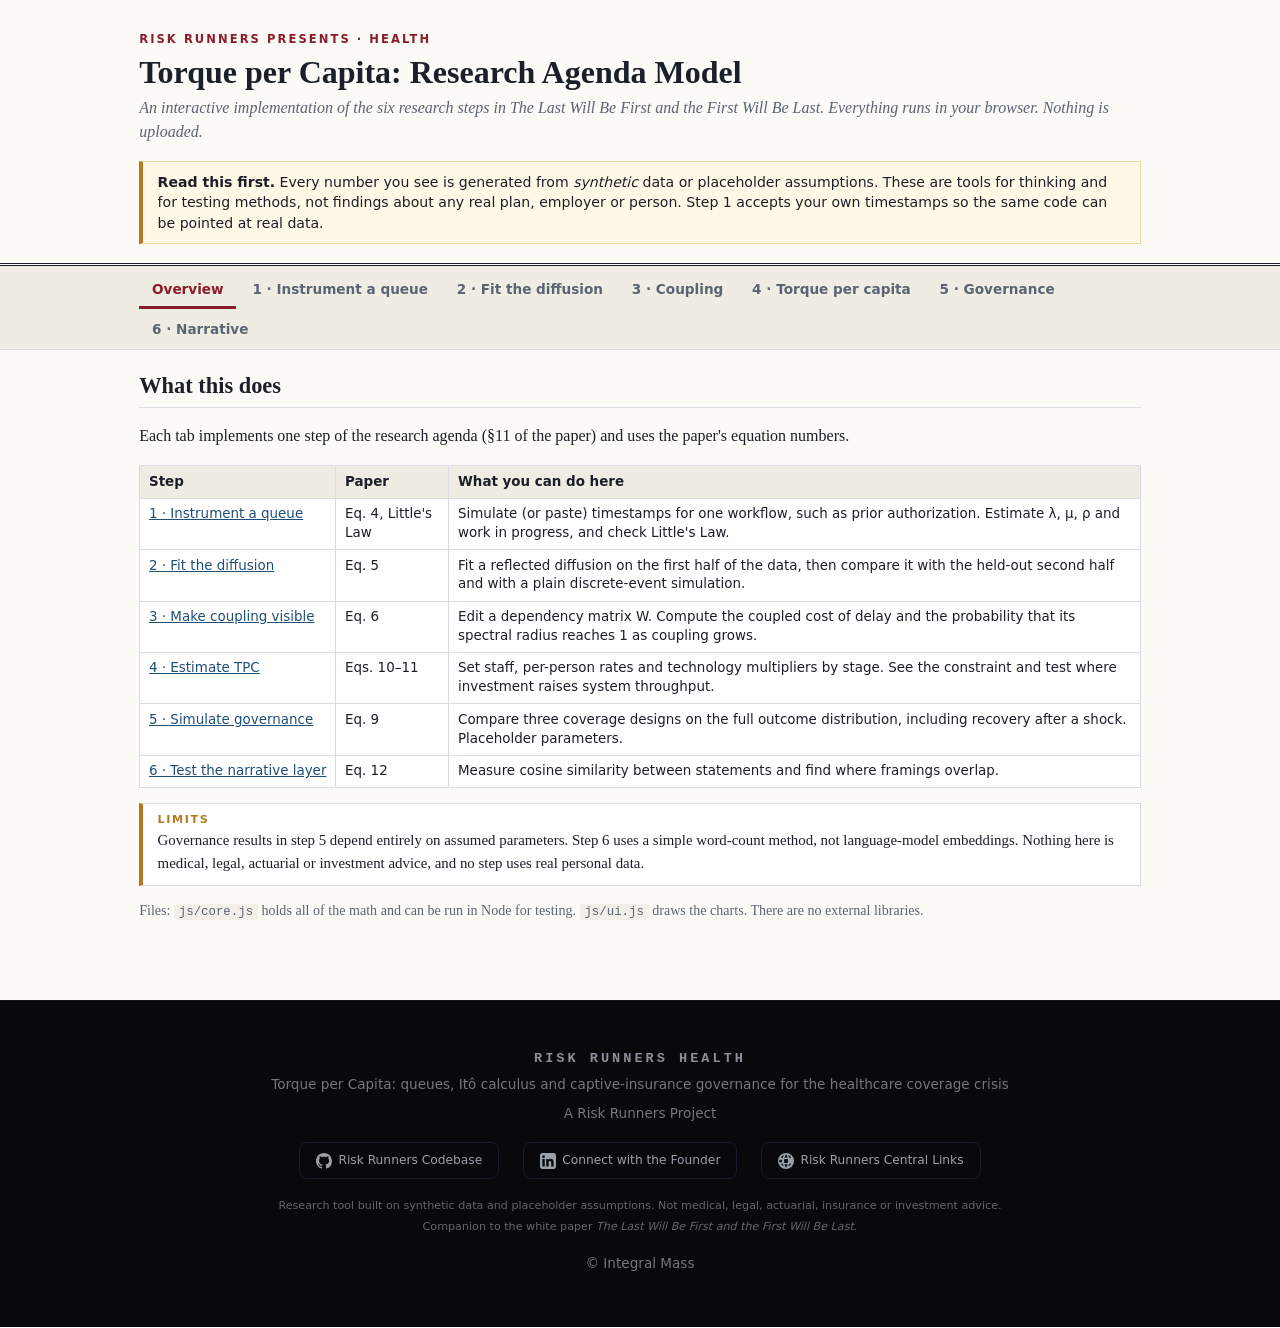
==== index.html @ 46564aea "Initial commit: Torque per Capita research agenda model (health.riskrunners.com)" ====
<!DOCTYPE html>
<html lang="en">
<head>
<meta charset="utf-8">
<meta name="viewport" content="width=device-width, initial-scale=1">
<title>Torque per Capita — Risk Runners Health</title>
<meta name="description" content="Interactive model of queues, Itô-style diffusions and captive-insurance governance for the healthcare coverage crisis. Six research steps, all in your browser.">
<meta name="author" content="Integral Mass">
<meta name="theme-color" content="#0f1f3d">

<!-- Favicon & App Icons -->
<link rel="icon" type="image/png" href="favicon.png">
<link rel="apple-touch-icon" href="apple-touch-icon.png">

<!-- Open Graph (iMessage / SMS link previews, Facebook, LinkedIn, Slack) -->
<meta property="og:type" content="website">
<meta property="og:url" content="https://health.riskrunners.com/">
<meta property="og:title" content="Torque per Capita — Risk Runners Health">
<meta property="og:description" content="Interactive model of queues, Itô-style diffusions and captive-insurance governance for the healthcare coverage crisis.">
<meta property="og:image" content="https://health.riskrunners.com/health-logo.png">
<meta property="og:image:type" content="image/png">
<meta property="og:image:width" content="1200">
<meta property="og:image:height" content="630">
<meta property="og:image:alt" content="Risk Runners: Torque per Capita. A gear ring around a medical cross with a rising stochastic path and a queue of dots.">
<meta property="og:site_name" content="Risk Runners Health">

<!-- Twitter / X Card -->
<meta name="twitter:card" content="summary_large_image">
<meta name="twitter:url" content="https://health.riskrunners.com/">
<meta name="twitter:title" content="Torque per Capita — Risk Runners Health">
<meta name="twitter:description" content="Interactive model of queues, Itô-style diffusions and captive-insurance governance for the healthcare coverage crisis.">
<meta name="twitter:image" content="https://health.riskrunners.com/health-logo.png">
<meta name="twitter:image:alt" content="Risk Runners: Torque per Capita. A gear ring around a medical cross with a rising stochastic path and a queue of dots.">

<link rel="stylesheet" href="style.css">
</head>
<body>
<header class="top">
  <div class="wrap">
    <div class="kicker">Risk Runners Presents · Health</div>
    <h1>Torque per Capita: Research Agenda Model</h1>
    <p class="sub">An interactive implementation of the six research steps in <em>The Last Will Be First and the First Will Be Last</em>. Everything runs in your browser. Nothing is uploaded.</p>
    <div class="banner"><strong>Read this first.</strong> Every number you see is generated from <em>synthetic</em> data or placeholder assumptions. These are tools for thinking and for testing methods, not findings about any real plan, employer or person. Step 1 accepts your own timestamps so the same code can be pointed at real data.</div>
  </div>
</header>

<nav class="tabs" id="tabs"><div class="wrap">
  <button data-tab="t0" class="on">Overview</button>
  <button data-tab="t1">1 · Instrument a queue</button>
  <button data-tab="t2">2 · Fit the diffusion</button>
  <button data-tab="t3">3 · Coupling</button>
  <button data-tab="t4">4 · Torque per capita</button>
  <button data-tab="t5">5 · Governance</button>
  <button data-tab="t6">6 · Narrative</button>
</div></nav>

<main class="wrap">

<!-- OVERVIEW -->
<section id="t0" class="tab on">
  <h2>What this does</h2>
  <p>Each tab implements one step of the research agenda (§11 of the paper) and uses the paper's equation numbers.</p>
  <table class="plain">
    <tr><th>Step</th><th>Paper</th><th>What you can do here</th></tr>
    <tr><td><a href="#" data-go="t1">1 · Instrument a queue</a></td><td>Eq. 4, Little's Law</td><td>Simulate (or paste) timestamps for one workflow, such as prior authorization. Estimate λ, μ, ρ and work in progress, and check Little's Law.</td></tr>
    <tr><td><a href="#" data-go="t2">2 · Fit the diffusion</a></td><td>Eq. 5</td><td>Fit a reflected diffusion on the first half of the data, then compare it with the held-out second half and with a plain discrete-event simulation.</td></tr>
    <tr><td><a href="#" data-go="t3">3 · Make coupling visible</a></td><td>Eq. 6</td><td>Edit a dependency matrix W. Compute the coupled cost of delay and the probability that its spectral radius reaches 1 as coupling grows.</td></tr>
    <tr><td><a href="#" data-go="t4">4 · Estimate TPC</a></td><td>Eqs. 10–11</td><td>Set staff, per-person rates and technology multipliers by stage. See the constraint and test where investment raises system throughput.</td></tr>
    <tr><td><a href="#" data-go="t5">5 · Simulate governance</a></td><td>Eq. 9</td><td>Compare three coverage designs on the full outcome distribution, including recovery after a shock. Placeholder parameters.</td></tr>
    <tr><td><a href="#" data-go="t6">6 · Test the narrative layer</a></td><td>Eq. 12</td><td>Measure cosine similarity between statements and find where framings overlap.</td></tr>
  </table>
  <div class="callout warn"><b>Limits</b>Governance results in step 5 depend entirely on assumed parameters. Step 6 uses a simple word-count method, not language-model embeddings. Nothing here is medical, legal, actuarial or investment advice, and no step uses real personal data.</div>
  <p class="small">Files: <code>js/core.js</code> holds all of the math and can be run in Node for testing. <code>js/ui.js</code> draws the charts. There are no external libraries.</p>
</section>

<!-- 1 -->
<section id="t1" class="tab">
  <h2>1 · Instrument one queue</h2>
  <p>Pick one workflow (for example, prior authorization at a self-funded employer). Capture when each item arrives, when work starts, and when it ends. From those timestamps you can estimate the four measures in the paper.</p>
  <div class="panel grid">
    <label>Arrival rate λ (items/hour)<input id="lam" type="number" value="14" step="0.5" min="0.5"></label>
    <label>Service rate μ per person (items/hour)<input id="mu" type="number" value="2" step="0.1" min="0.1"></label>
    <label>People at the stage c<input id="cc" type="number" value="8" step="1" min="1" max="60"></label>
    <label>Service-time variability (cv)<input id="cv" type="number" value="0.7" step="0.1" min="0"></label>
    <label>Observation window (hours)<input id="Tobs" type="number" value="336" step="24" min="48" max="2000"></label>
    <label>Random seed<input id="seed" type="number" value="42" step="1"></label>
  </div>
  <details><summary>Use your own timestamps instead</summary>
    <p class="small">One item per line: <code>arrival,start,end</code>, all in hours from the start of observation. Lines that are not numbers are ignored. When this box has at least 20 valid lines, it replaces the simulation. Set "People at the stage" above to match.</p>
    <textarea id="csv" rows="5" placeholder="0.12,0.12,0.61&#10;0.40,0.61,1.02"></textarea>
  </details>
  <div id="o1"></div>
</section>

<!-- 2 -->
<section id="t2" class="tab">
  <h2>2 · Fit the diffusion and validate it</h2>
  <p>Parameters are estimated from the <strong>first half</strong> of the data in step 1. The model then predicts the number of items in the system over the <strong>second half</strong>. Three predictions are compared with what was observed:</p>
  <ul class="small">
    <li><strong>Eq. 5 as written:</strong> constant drift λ − cμ, reflected at zero.</li>
    <li><strong>State-dependent drift:</strong> λ − μ·min(Q, c). The drift weakens when some staff are idle. This is an extension, not in the paper's text.</li>
    <li><strong>Discrete-event baseline:</strong> a plain M/M/c simulation with the fitted λ and μ.</li>
  </ul>
  <div class="panel grid">
    <label>Diffusion paths<input id="paths2" type="number" value="200" step="50" min="20" max="1000"></label>
    <label>Baseline replications<input id="reps2" type="number" value="100" step="25" min="10" max="400"></label>
    <label>&nbsp;<button id="run2" class="btn">Re-run</button></label>
  </div>
  <div id="o2"></div>
</section>

<!-- 3 -->
<section id="t3" class="tab">
  <h2>3 · Make coupling visible</h2>
  <p>Equation 6: <code>CCoD = (I − W)⁻¹ d</code>. Entry W[i][j] is the share of node j's delay cost that lands on node i. Coupling grows with program time as downstream steps harden their assumptions. Edge weights are noisy, so the spectral radius of W is a random quantity, and the question is the <em>probability</em> that it reaches 1.</p>
  <div class="panel grid">
    <label>Coupling scale<input id="scale3" type="number" value="1.4" step="0.1" min="0.1"></label>
    <label>Growth per month<input id="g3" type="number" value="0.05" step="0.01" min="0"></label>
    <label>Edge noise σ<input id="s3" type="number" value="0.25" step="0.05" min="0"></label>
    <label>Monte Carlo draws<input id="n3" type="number" value="1500" step="500" min="200" max="5000"></label>
    <label>Milestone month<input id="m3" type="number" value="6" step="1" min="0" max="12"></label>
    <label>&nbsp;<button id="run3" class="btn">Run</button></label>
  </div>
  <details open><summary>Dependency matrix W and direct delay costs d</summary><div id="wedit"></div></details>
  <div id="o3"></div>
</section>

<!-- 4 -->
<section id="t4" class="tab">
  <h2>4 · Estimate torque per capita</h2>
  <p>Equation 10: <code>TPC<sub>k</sub> = μ<sub>k</sub>(T<sub>k</sub>) / n<sub>k</sub></code>, the output per person at stage k. Equation 11: system throughput is the minimum of demand and every stage's capacity. Change the technology multiplier at a stage and watch whether system throughput moves.</p>
  <div class="panel grid">
    <label>Demand (items/day)<input id="dem4" type="number" value="80" step="5" min="1"></label>
  </div>
  <div id="stageedit"></div>
  <div id="o4"></div>
</section>

<!-- 5 -->
<section id="t5" class="tab">
  <h2>5 · Simulate governance designs</h2>
  <p>Equation 9: <code>dp = θ(p* − p)dt + σ√(p(1−p)) dB</code>, where p is the share of the covered group in cooperative, health-supporting behavior. Governance changes θ and p*. Claims cost depends on p, plus rare large claims with a heavy tail. Stop-loss caps each large claim at an attachment point, for a premium.</p>
  <div class="callout warn"><b>Placeholders</b>Every parameter below is an assumption chosen to show how the method works. They are not estimates. Participation is voluntary in the model: it scales how much of a design's effect applies.</div>
  <div id="govedit"></div>
  <div class="panel grid">
    <label>Members<input id="mem5" type="number" value="500" step="50" min="50"></label>
    <label>Paths<input id="paths5" type="number" value="600" step="100" min="100" max="2000"></label>
    <label>Horizon (years)<input id="yrs5" type="number" value="5" step="1" min="3" max="10"></label>
    <label>Shock at year<input id="shy5" type="number" value="2.5" step="0.5" min="0.5"></label>
    <label>Shock size (drop in p)<input id="sh5" type="number" value="0.25" step="0.05" min="0" max="0.6"></label>
    <label>Large-claim rate per member-year<input id="jr5" type="number" value="0.01" step="0.005" min="0"></label>
    <label>Stop-loss attachment ($)<input id="att5" type="number" value="150000" step="25000" min="25000"></label>
    <label>&nbsp;<button id="run5" class="btn">Run</button></label>
  </div>
  <div id="o5"></div>
</section>

<!-- 6 -->
<section id="t6" class="tab">
  <h2>6 · Test the narrative layer</h2>
  <p>Each statement becomes a vector of weighted word counts (TF-IDF). Cosine similarity near 0 means two statements are orthogonal: they use different vocabulary and do not point at the same ideas. Edit the statements below, one per line as <code>Label: statement</code>. The defaults are invented examples, not real quotes.</p>
  <textarea id="txt6" rows="9"></textarea>
  <p class="small">Limit: word overlap is a crude proxy for meaning. Two statements can disagree using the same words, or agree using different ones. A real study would use sentence embeddings.</p>
  <div id="o6"></div>
</section>

</main>
<!-- ===== SHARED FOOTER (adapted from wealth.riskrunners.com / street.riskrunners.com) ===== -->
<footer>
    <div class="brand">RISK RUNNERS HEALTH</div>
    <p>Torque per Capita: queues, Itô calculus and captive-insurance governance for the healthcare coverage crisis</p>
    <p style="margin-top: 8px;">A Risk Runners Project</p>
    <div class="footer-links">
        <a href="https://github.com/jeffy893/riskrunners/tree/dev/2.0/models/healthcare" target="_blank" rel="noopener noreferrer">
            <svg viewBox="0 0 16 16" aria-hidden="true"><path d="M8 0C3.58 0 0 3.58 0 8c0 3.54 2.29 6.53 5.47 7.59.4.07.55-.17.55-.38 0-.19-.01-.82-.01-1.49-2.01.37-2.53-.49-2.69-.94-.09-.23-.48-.94-.82-1.13-.28-.15-.68-.52-.01-.53.63-.01 1.08.58 1.23.82.72 1.21 1.87.87 2.33.66.07-.52.28-.87.51-1.07-1.78-.2-3.64-.89-3.64-3.95 0-.87.31-1.59.82-2.15-.08-.2-.36-1.02.08-2.12 0 0 .67-.21 2.2.82.64-.18 1.32-.27 2-.27.68 0 1.36.09 2 .27 1.53-1.04 2.2-.82 2.2-.82.44 1.1.16 1.92.08 2.12.51.56.82 1.27.82 2.15 0 3.07-1.87 3.75-3.65 3.95.29.25.54.73.54 1.48 0 1.07-.01 1.93-.01 2.2 0 .21.15.46.55.38A8.013 8.013 0 0016 8c0-4.42-3.58-8-8-8z"/></svg>
            Risk Runners Codebase
        </a>
        <a href="https://jeffersonrichards.com" target="_blank" rel="noopener noreferrer">
            <svg viewBox="0 0 16 16" aria-hidden="true"><path d="M13.6 0H2.4C1.07 0 0 1.07 0 2.4v11.2C0 14.93 1.07 16 2.4 16h11.2c1.33 0 2.4-1.07 2.4-2.4V2.4C16 1.07 14.93 0 13.6 0zM4.75 13.6H2.4V6h2.35v7.6zM3.58 5.03a1.36 1.36 0 110-2.72 1.36 1.36 0 010 2.72zM13.6 13.6h-2.35V9.92c0-.88-.02-2.01-1.23-2.01-1.23 0-1.42.96-1.42 1.95v3.74H6.25V6h2.26v1.04h.03c.31-.6 1.08-1.23 2.22-1.23 2.38 0 2.82 1.56 2.82 3.6v4.19z"/></svg>
            Connect with the Founder
        </a>
        <a href="https://www.riskrunners.com" target="_blank" rel="noopener noreferrer">
            <svg viewBox="0 0 16 16" aria-hidden="true"><path d="M8 0a8 8 0 100 16A8 8 0 008 0zm5.3 4.7h-2.2c-.2-1-.6-1.9-1.1-2.6a6 6 0 013.3 2.6zM8 1.3c.7.8 1.2 1.9 1.5 3.4h-3C6.8 3.2 7.3 2.1 8 1.3zM1.5 9.3a6.4 6.4 0 010-2.6h2.6a13 13 0 000 2.6H1.5zm1.2 1.4h2.2c.2 1 .6 1.9 1.1 2.6a6 6 0 01-3.3-2.6zM4.9 4.7H2.7a6 6 0 013.3-2.6c-.5.7-.9 1.6-1.1 2.6zm3.1 10c-.7-.8-1.2-1.9-1.5-3.4h3c-.3 1.5-.8 2.6-1.5 3.4zm1.8-4.7H6.2a11.5 11.5 0 010-4h3.6a11.5 11.5 0 010 4zm.2 3.3c.5-.7.9-1.6 1.1-2.6h2.2a6 6 0 01-3.3 2.6zm1.4-4h2.6a6.4 6.4 0 000-2.6h-2.6a13 13 0 010 2.6z"/></svg>
            Risk Runners Central Links
        </a>
    </div>
    <div class="footer-compliance">Research tool built on synthetic data and placeholder assumptions. Not medical, legal, actuarial, insurance or investment advice.</div>
    <p class="footer-paper">Companion to the white paper <em>The Last Will Be First and the First Will Be Last</em>.</p>
    <p style="margin-top: 18px;">&copy; Integral Mass</p>
</footer>
<!-- ===== /SHARED FOOTER ===== -->


<script src="js/core.js"></script>
<script src="js/ui.js"></script>
</body>
</html>
---- style.css ----
:root{--ink:#1b1f27;--muted:#5b6472;--rule:#d9dde3;--accent:#8a1c2b;--accent2:#1f4e79;--bg:#fbfaf7;--card:#fff;--code:#f2efe8;--ok:#2e7d32;--warn:#b7791f}
*{box-sizing:border-box}
body{margin:0;background:var(--bg);color:var(--ink);font:16px/1.55 Georgia,"Times New Roman",serif}
.wrap{max-width:1040px;margin:0 auto;padding:0 1.2rem}
.top{padding:2rem 0 1.2rem;border-bottom:3px double var(--ink)}
.kicker{font:600 .72rem system-ui,sans-serif;letter-spacing:.18em;text-transform:uppercase;color:var(--accent)}
h1{font-size:2rem;line-height:1.15;margin:.5rem 0 .3rem}
h2{font-size:1.4rem;margin:1.2rem 0 .4rem;border-bottom:1px solid var(--rule);padding-bottom:.25rem}
h3{font-size:1.02rem;color:var(--accent2);margin:1.4rem 0 .3rem}
.sub{color:var(--muted);font-style:italic;margin:.2rem 0 1rem}
.banner{background:#fff8e6;border:1px solid #ecd9a0;border-left:4px solid var(--warn);padding:.6rem .9rem;font:.88rem/1.45 system-ui,sans-serif}
.tabs{background:#efece4;border-bottom:1px solid var(--rule);position:sticky;top:0;z-index:5}
.tabs .wrap{display:flex;flex-wrap:wrap;gap:.2rem;padding-top:.4rem}
.tabs button{border:0;background:none;padding:.55rem .8rem;font:600 .85rem system-ui,sans-serif;color:var(--muted);cursor:pointer;border-bottom:3px solid transparent}
.tabs button.on{color:var(--accent);border-bottom-color:var(--accent)}
.tabs button:hover{color:var(--ink)}
.tab{display:none;padding-bottom:2rem}.tab.on{display:block}
.panel{background:var(--card);border:1px solid var(--rule);border-radius:6px;padding:.8rem 1rem;margin:.8rem 0}
.grid{display:grid;grid-template-columns:repeat(auto-fill,minmax(190px,1fr));gap:.7rem 1rem;align-items:end}
label{display:block;font:600 .78rem system-ui,sans-serif;color:var(--muted)}
input,select,textarea{display:block;width:100%;margin-top:.2rem;padding:.35rem .5rem;border:1px solid #bfc5ce;border-radius:4px;font:.92rem system-ui,sans-serif;background:#fff;color:var(--ink)}
textarea{font:.85rem/1.4 ui-monospace,Menlo,monospace}
.btn{display:block;width:100%;margin-top:.2rem;padding:.45rem .8rem;border:0;border-radius:4px;background:var(--accent);color:#fff;font:600 .88rem system-ui,sans-serif;cursor:pointer}
.btn:hover{background:#6e1522}
.btn.busy{opacity:.6;cursor:wait}
table{border-collapse:collapse;width:100%;margin:.8rem 0;font:.84rem/1.4 system-ui,sans-serif;background:var(--card)}
th,td{border:1px solid var(--rule);padding:.4rem .55rem;text-align:left;vertical-align:top}
th{background:#efece4}
td.n,th.n{text-align:right;font-variant-numeric:tabular-nums}
table.plain td:first-child{white-space:nowrap}
table input{margin:0;padding:.2rem .3rem;font-size:.82rem;width:100%;min-width:48px}
tr.hi td{background:#fbe9ec}
tr.ok td{background:#eaf4ea}
.cards{display:grid;grid-template-columns:repeat(auto-fill,minmax(150px,1fr));gap:.6rem;margin:.8rem 0}
.card{background:var(--card);border:1px solid var(--rule);border-radius:6px;padding:.55rem .75rem}
.card b{display:block;font:700 1.35rem system-ui,sans-serif;font-variant-numeric:tabular-nums}
.card span{font:.74rem system-ui,sans-serif;color:var(--muted)}
.card.bad b{color:var(--accent)}.card.good b{color:var(--ok)}
.callout{background:var(--card);border:1px solid var(--rule);border-left:4px solid var(--accent2);padding:.6rem .9rem;margin:.9rem 0;font-size:.93rem}
.callout.warn{border-left-color:var(--warn)}
.callout b{display:block;font:700 .7rem system-ui,sans-serif;letter-spacing:.14em;text-transform:uppercase;color:var(--accent2);margin-bottom:.15rem}
.callout.warn b{color:var(--warn)}
.small{font-size:.88rem;color:var(--muted)}
code{background:var(--code);padding:.05rem .3rem;border-radius:3px;font-size:.88em}
details{margin:.6rem 0}summary{cursor:pointer;font:600 .88rem system-ui,sans-serif;color:var(--accent2)}
.chart{background:var(--card);border:1px solid var(--rule);border-radius:6px;margin:.6rem 0;padding:.3rem}
.chart svg{width:100%;height:auto;display:block}
.chart .cap{font:.78rem system-ui,sans-serif;color:var(--muted);padding:.1rem .5rem .3rem}
.two{display:grid;grid-template-columns:1fr 1fr;gap:.8rem}
.three{display:grid;grid-template-columns:repeat(3,1fr);gap:.6rem}
@media(max-width:820px){.two,.three{grid-template-columns:1fr}}
svg text{font-family:system-ui,sans-serif;fill:#333}
.heat td{text-align:center;font-variant-numeric:tabular-nums;min-width:56px}
a{color:var(--accent2)}
footer{background:#08080d;text-align:center;padding:50px 20px;border-top:1px solid #141420;color:#777;font:.85rem/1.55 system-ui,sans-serif;margin-top:2rem}
footer .brand{font:700 1em ui-monospace,Menlo,"Courier Prime",monospace;letter-spacing:3px;color:#8a8f99;margin-bottom:8px}
footer p{margin:.2rem 0}
.footer-links{display:flex;justify-content:center;gap:24px;margin-top:18px;flex-wrap:wrap}
.footer-links a{display:inline-flex;align-items:center;gap:6px;color:#9aa0aa;text-decoration:none;font-size:.9em;padding:8px 16px;border:1px solid #1a1a2e;border-radius:8px;transition:color .2s,border-color .2s,background .2s}
.footer-links a:hover{color:#2fb8a0;border-color:rgba(47,184,160,.4);background:rgba(47,184,160,.05)}
.footer-links svg{width:16px;height:16px;fill:currentColor;flex-shrink:0}
.footer-compliance{margin-top:18px;font-size:.82em;color:#666}
.footer-paper{font-size:.82em;color:#666}
.err{color:var(--accent);font:600 .9rem system-ui,sans-serif}
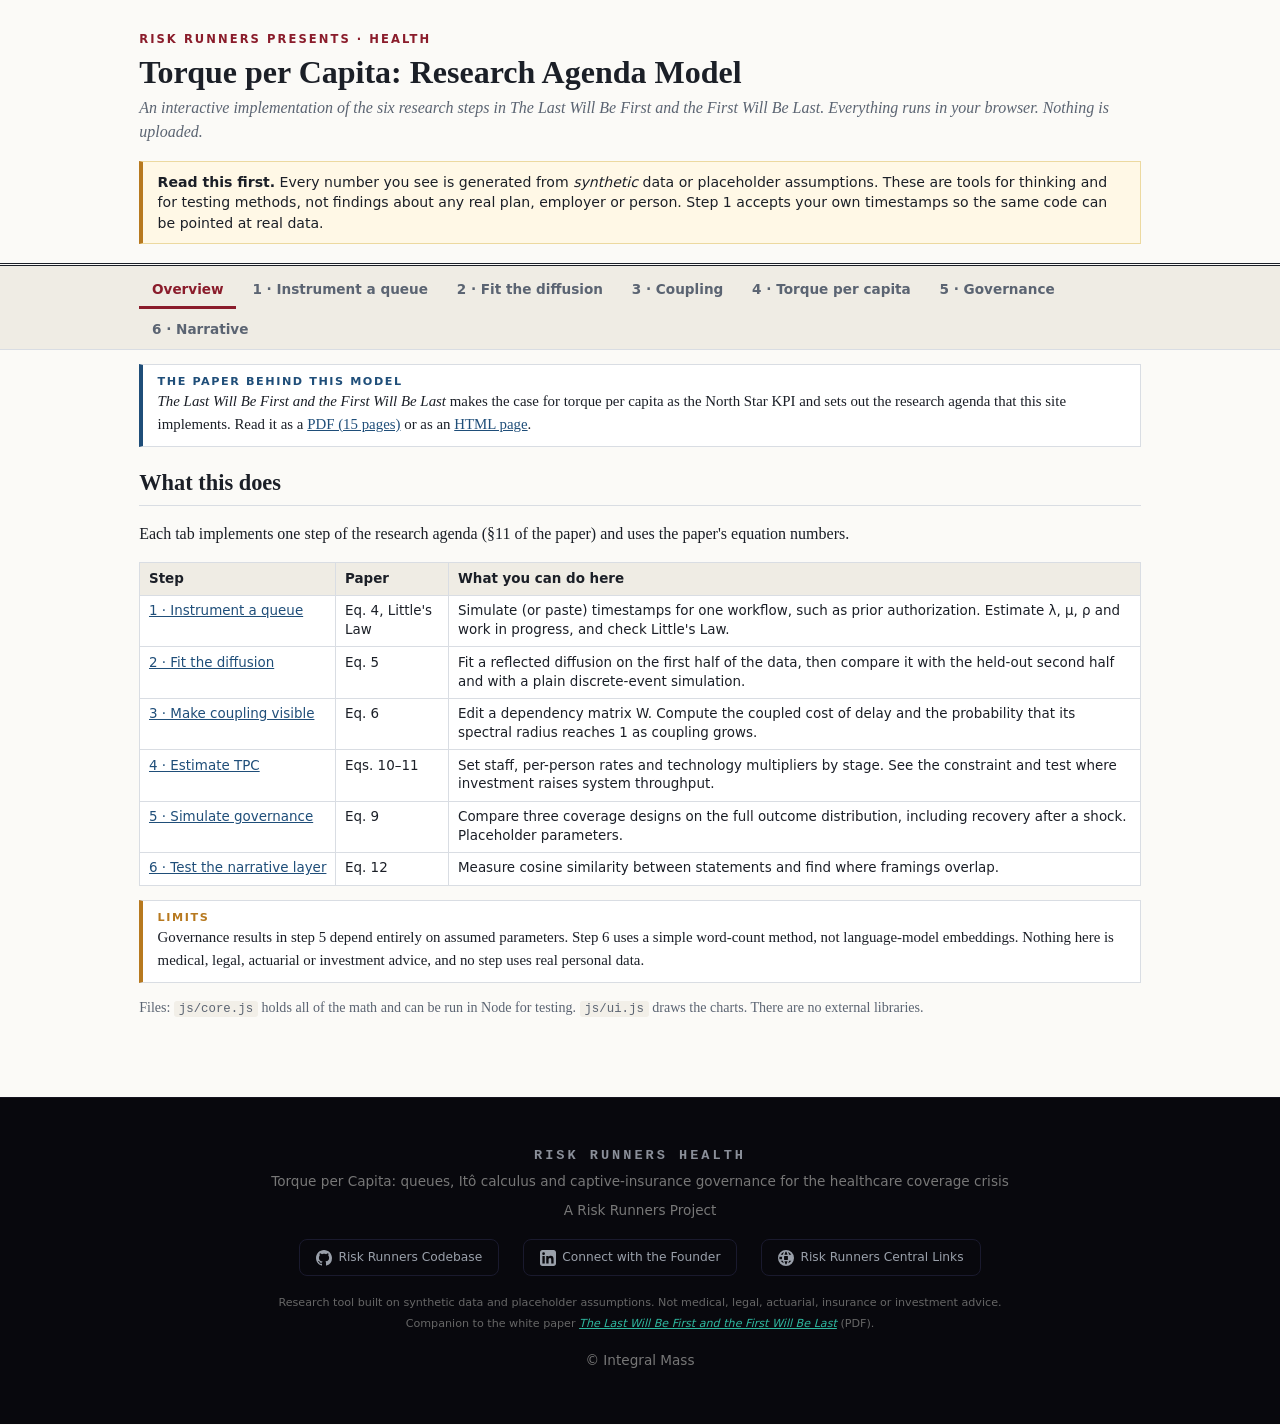
==== commit f83aff8c: "Add the white paper (PDF and HTML) and link it from the site" ====
--- a/index.html
+++ b/index.html
@@ -58,6 +58,7 @@
 
 <!-- OVERVIEW -->
 <section id="t0" class="tab on">
+  <div class="callout"><b>The paper behind this model</b><em>The Last Will Be First and the First Will Be Last</em> makes the case for torque per capita as the North Star KPI and sets out the research agenda that this site implements. Read it as a <a href="paper/The-Last-Will-Be-First_White-Paper.pdf">PDF (15 pages)</a> or as an <a href="paper/The-Last-Will-Be-First_White-Paper.html">HTML page</a>.</div>
   <h2>What this does</h2>
   <p>Each tab implements one step of the research agenda (§11 of the paper) and uses the paper's equation numbers.</p>
   <table class="plain">
@@ -185,7 +186,7 @@
         </a>
     </div>
     <div class="footer-compliance">Research tool built on synthetic data and placeholder assumptions. Not medical, legal, actuarial, insurance or investment advice.</div>
-    <p class="footer-paper">Companion to the white paper <em>The Last Will Be First and the First Will Be Last</em>.</p>
+    <p class="footer-paper">Companion to the white paper <a href="paper/The-Last-Will-Be-First_White-Paper.pdf"><em>The Last Will Be First and the First Will Be Last</em></a> (PDF).</p>
     <p style="margin-top: 18px;">&copy; Integral Mass</p>
 </footer>
 <!-- ===== /SHARED FOOTER ===== -->
--- a/style.css
+++ b/style.css
@@ -61,4 +61,5 @@
 .footer-links svg{width:16px;height:16px;fill:currentColor;flex-shrink:0}
 .footer-compliance{margin-top:18px;font-size:.82em;color:#666}
 .footer-paper{font-size:.82em;color:#666}
+.footer-paper a{color:#2fb8a0}
 .err{color:var(--accent);font:600 .9rem system-ui,sans-serif}
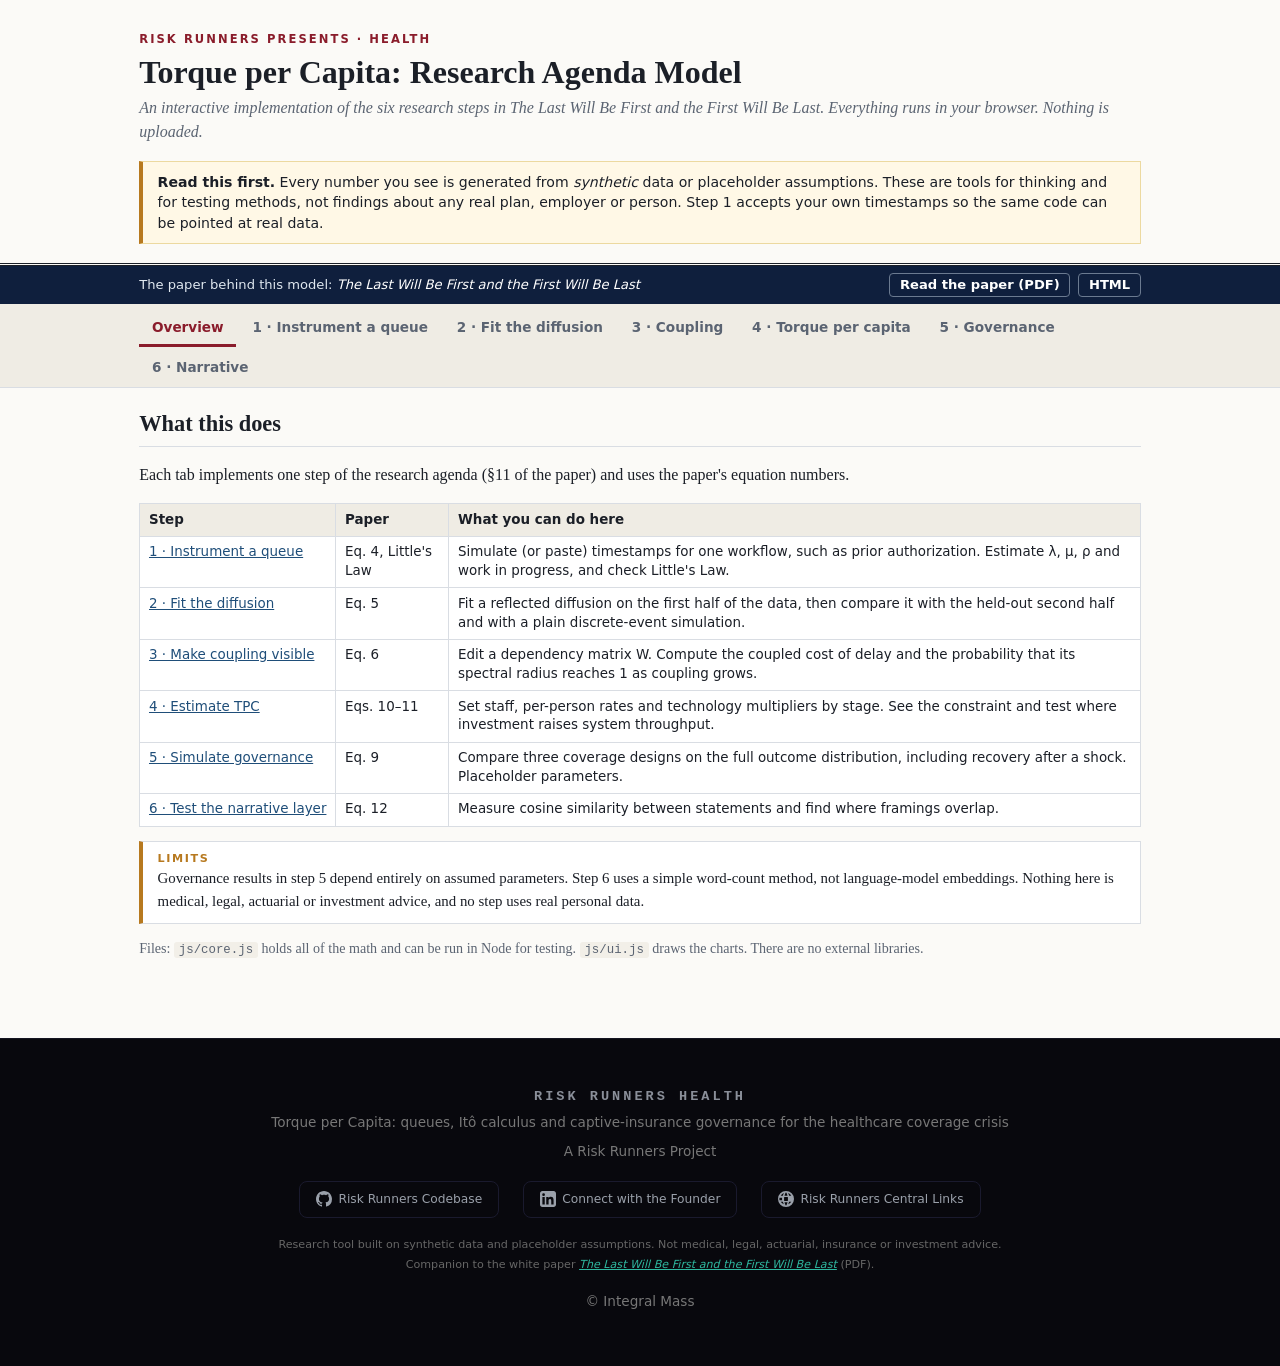
==== commit 922c690c: "Show the paper link in a bar above the tabs on every tab" ====
--- a/index.html
+++ b/index.html
@@ -44,6 +44,8 @@
   </div>
 </header>
 
+<div class="sticky">
+<div class="paperbar"><div class="wrap"><span>The paper behind this model: <em>The Last Will Be First and the First Will Be Last</em></span><span class="pl"><a href="paper/The-Last-Will-Be-First_White-Paper.pdf" target="_blank" rel="noopener">Read the paper (PDF)</a><a href="paper/The-Last-Will-Be-First_White-Paper.html" target="_blank" rel="noopener">HTML</a></span></div></div>
 <nav class="tabs" id="tabs"><div class="wrap">
   <button data-tab="t0" class="on">Overview</button>
   <button data-tab="t1">1 · Instrument a queue</button>
@@ -53,12 +55,12 @@
   <button data-tab="t5">5 · Governance</button>
   <button data-tab="t6">6 · Narrative</button>
 </div></nav>
+</div>
 
 <main class="wrap">
 
 <!-- OVERVIEW -->
 <section id="t0" class="tab on">
-  <div class="callout"><b>The paper behind this model</b><em>The Last Will Be First and the First Will Be Last</em> makes the case for torque per capita as the North Star KPI and sets out the research agenda that this site implements. Read it as a <a href="paper/The-Last-Will-Be-First_White-Paper.pdf">PDF (15 pages)</a> or as an <a href="paper/The-Last-Will-Be-First_White-Paper.html">HTML page</a>.</div>
   <h2>What this does</h2>
   <p>Each tab implements one step of the research agenda (§11 of the paper) and uses the paper's equation numbers.</p>
   <table class="plain">
--- a/style.css
+++ b/style.css
@@ -9,7 +9,14 @@
 h3{font-size:1.02rem;color:var(--accent2);margin:1.4rem 0 .3rem}
 .sub{color:var(--muted);font-style:italic;margin:.2rem 0 1rem}
 .banner{background:#fff8e6;border:1px solid #ecd9a0;border-left:4px solid var(--warn);padding:.6rem .9rem;font:.88rem/1.45 system-ui,sans-serif}
-.tabs{background:#efece4;border-bottom:1px solid var(--rule);position:sticky;top:0;z-index:5}
+.sticky{position:sticky;top:0;z-index:5}
+.paperbar{background:#0f1f3d;color:#dfe7ef;font:.82rem/1.3 system-ui,sans-serif}
+.paperbar .wrap{display:flex;justify-content:space-between;align-items:center;gap:.8rem;flex-wrap:wrap;padding-top:.45rem;padding-bottom:.45rem}
+.paperbar em{color:#fff}
+.paperbar .pl{display:flex;gap:.5rem}
+.paperbar a{color:#fff;text-decoration:none;font-weight:600;border:1px solid #6b7a90;border-radius:4px;padding:.15rem .6rem;white-space:nowrap}
+.paperbar a:hover{background:#2fb8a0;border-color:#2fb8a0;color:#08080d}
+.tabs{background:#efece4;border-bottom:1px solid var(--rule)}
 .tabs .wrap{display:flex;flex-wrap:wrap;gap:.2rem;padding-top:.4rem}
 .tabs button{border:0;background:none;padding:.55rem .8rem;font:600 .85rem system-ui,sans-serif;color:var(--muted);cursor:pointer;border-bottom:3px solid transparent}
 .tabs button.on{color:var(--accent);border-bottom-color:var(--accent)}
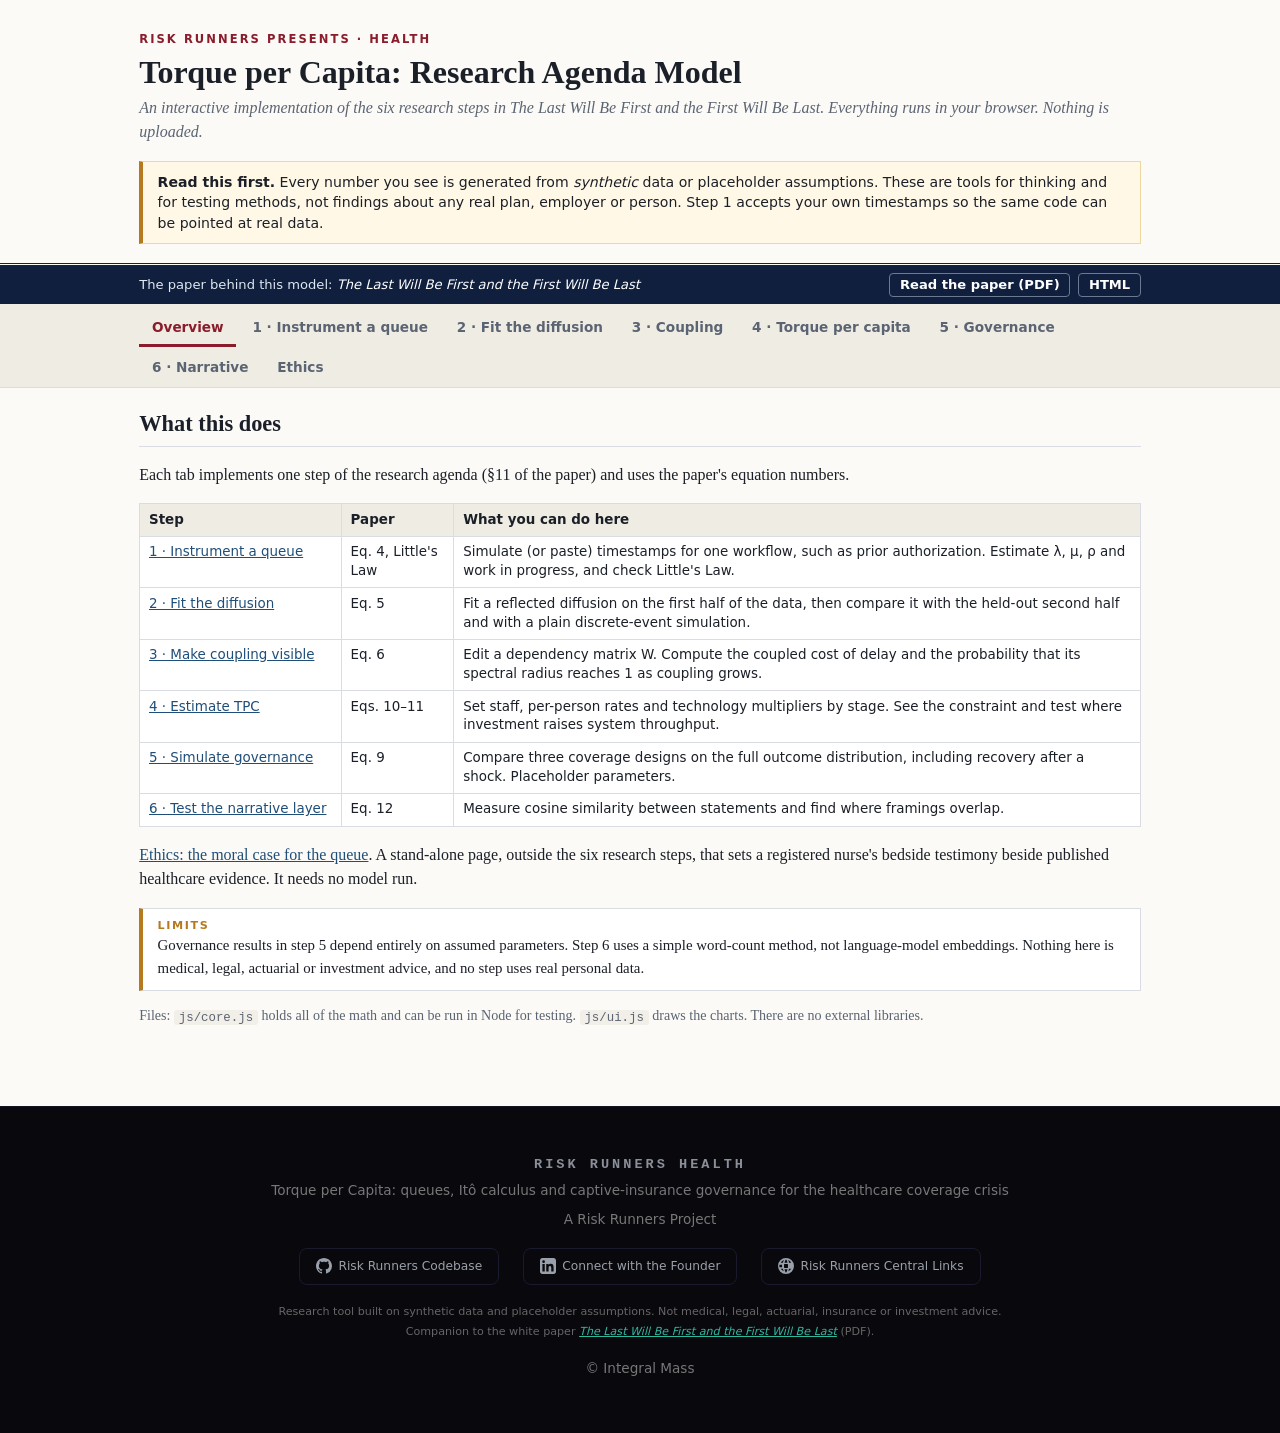
==== commit 58077b2b: "Add stand-alone Ethics tab: nurse practitioner testimony with healthcare evidence" ====
--- a/index.html
+++ b/index.html
@@ -45,7 +45,7 @@
 </header>
 
 <div class="sticky">
-<div class="paperbar"><div class="wrap"><span>The paper behind this model: <em>The Last Will Be First and the First Will Be Last</em></span><span class="pl"><a href="paper/The-Last-Will-Be-First_White-Paper.pdf" target="_blank" rel="noopener">Read the paper (PDF)</a><a href="paper/The-Last-Will-Be-First_White-Paper.html" target="_blank" rel="noopener">HTML</a></span></div></div>
+<div class="paperbar"><div class="wrap"><span><span class="ttl">The paper behind this model: <em>The Last Will Be First and the First Will Be Last</em></span><span class="short">The paper behind this model</span></span><span class="pl"><a href="paper/The-Last-Will-Be-First_White-Paper.pdf" target="_blank" rel="noopener">Read the paper (PDF)</a><a href="paper/The-Last-Will-Be-First_White-Paper.html" target="_blank" rel="noopener">HTML</a></span></div></div>
 <nav class="tabs" id="tabs"><div class="wrap">
   <button data-tab="t0" class="on">Overview</button>
   <button data-tab="t1">1 · Instrument a queue</button>
@@ -54,6 +54,7 @@
   <button data-tab="t4">4 · Torque per capita</button>
   <button data-tab="t5">5 · Governance</button>
   <button data-tab="t6">6 · Narrative</button>
+  <button data-tab="t7">Ethics</button>
 </div></nav>
 </div>
 
@@ -72,6 +73,7 @@
     <tr><td><a href="#" data-go="t5">5 · Simulate governance</a></td><td>Eq. 9</td><td>Compare three coverage designs on the full outcome distribution, including recovery after a shock. Placeholder parameters.</td></tr>
     <tr><td><a href="#" data-go="t6">6 · Test the narrative layer</a></td><td>Eq. 12</td><td>Measure cosine similarity between statements and find where framings overlap.</td></tr>
   </table>
+  <p><a href="#" data-go="t7">Ethics: the moral case for the queue</a>. A stand-alone page, outside the six research steps, that sets a registered nurse's bedside testimony beside published healthcare evidence. It needs no model run.</p>
   <div class="callout warn"><b>Limits</b>Governance results in step 5 depend entirely on assumed parameters. Step 6 uses a simple word-count method, not language-model embeddings. Nothing here is medical, legal, actuarial or investment advice, and no step uses real personal data.</div>
   <p class="small">Files: <code>js/core.js</code> holds all of the math and can be run in Node for testing. <code>js/ui.js</code> draws the charts. There are no external libraries.</p>
 </section>
@@ -167,6 +169,119 @@
   <div id="o6"></div>
 </section>
 
+<!-- ETHICS (stand-alone; no model code) -->
+<section id="t7" class="tab">
+  <h2>Ethics: the moral case for the queue</h2>
+  <p>The six steps measure queues. This page asks what the measurements are for. It is separate from the model: nothing here changes a calculation, and no calculation here proves a moral claim. It is also an extension, not part of the paper's section 11 agenda.</p>
+  <p>Each idea below is labeled by where it comes from. <span class="tag voice">Practitioner</span> marks testimony from a registered nurse partner (RN, BSN) with fifteen years across emergency care, cardiac catheterization, patient safety, tribal health and global maternal health. It is lived experience, not a study. <span class="tag evid">Evidence</span> marks a published source, listed at the bottom.</p>
+
+  <h3>The parable behind the title</h3>
+  <blockquote>"Because no one has hired us." <cite>Matthew 20:7, World English Bible</cite></blockquote>
+  <blockquote>"So the last will be first, and the first last." <cite>Matthew 20:16, World English Bible</cite></blockquote>
+  <p>The landowner hires at dawn, then goes back to the marketplace four more times. At five o'clock he finds people still standing idle and asks why. At day's end he pays them first. Three details carry over to queues:</p>
+  <ul>
+    <li>The last were overlooked, not out-argued. No one had chosen them.</li>
+    <li>The owner went to them. The burden of finding them was his.</li>
+    <li>The order of service was a deliberate act of values, made in front of everyone.</li>
+  </ul>
+  <div class="callout"><b>Practitioner</b>"The landowner didn't wait for the unhired to make their case. He went out and found them." In a system, that means the institution does the finding, and a person in the queue does not have to be fluent, connected or loud to be seen.</div>
+
+  <h3>Queue order is a moral choice</h3>
+  <p><span class="tag voice">Practitioner</span> First come, first served looks neutral. When waiting costs people differently, it favors whoever arrived first. Emergency nurses already reject it: the crushing chest pain is seen before the sprained ankle, however long the ankle has waited.</p>
+  <p><span class="tag evid">Evidence</span> Bioethics reaches the same place. Persad, Wertheimer and Emanuel (2009) review the principles used to allocate scarce interventions and treat first come, first served as a choice that needs justification, not a default. Emanuel et al. (2020) apply this to Covid-19 and give priority to those who are sickest and those most likely to benefit. The Emergency Medical Treatment and Labor Act (1986) requires a screening exam for anyone who comes to a hospital emergency department, whatever their ability to pay. Triage by acuity is law and routine practice, not a novel idea.</p>
+  <p>The model's bottleneck logic (tabs 1 and 4) says where a queue is slow. This page adds that who goes first inside the queue is a separate decision, and someone makes it whether or not they say so.</p>
+
+  <h3>Six principles, with their evidence</h3>
+
+  <div class="principle">
+    <h4>1 · Priority by verified need</h4>
+    <p>Rank by acuity, risk and cost of delay, measured from evidence, not by how well someone tells their story.</p>
+    <p><span class="tag voice">Practitioner</span> The loudest patient is rarely the sickest. The quiet one often is: the elderly man who does not want to be a bother, the woman whose heart attack feels like fatigue and who apologizes for taking a bed. Good triage goes looking for them.</p>
+    <p><span class="tag evid">Evidence</span> In a registry of 1,143,513 heart attack patients, women presented without chest pain significantly more often than men (Canto et al., 2012). A queue that listens only to the stated complaint will misread many of them. The same literature carries a caution for tab 3: Obermeyer et al. (2019) found that a widely used risk algorithm ranked patients by predicted <em>cost</em>. At the same score, Black patients were considerably sicker, because less money had been spent on their care. Correcting the proxy would raise the share of Black patients selected for extra help from 17.7% to 46.5%. If "cost of delay" is measured in dollars already spent, it can repeat the inequity it is meant to correct.</p>
+    <p class="small"><b>Untested here:</b> the claim that the loudest patient is rarely the sickest is a practitioner observation. This page cites no study for it. It is a hypothesis for real, timestamped queue data.</p>
+  </div>
+
+  <div class="principle">
+    <h4>2 · The system carries the burden of understanding</h4>
+    <p>Interpreters, outreach, plain language, and language models on the institution's side of the counter.</p>
+    <p><span class="tag voice">Practitioner</span> The longest queue in healthcare is the wait to be understood. Many patients have never had anyone help them say what they need, and the same tools can help the system listen.</p>
+    <p><span class="tag evid">Evidence</span> Flores et al. (2003) audiotaped 13 pediatric clinic visits that used a Spanish interpreter and found an average of 31 interpreter errors per visit. Errors by ad hoc interpreters (family members and staff) were more likely to carry potential clinical consequences than errors by hospital interpreters (77% vs 53%). A systematic review found that professional interpreters improve clinical care for patients with limited English proficiency (Karliner et al., 2007). Language models can fail in the same ways, so any use on this side of the counter needs the checks a human interpreter would get.</p>
+  </div>
+
+  <div class="principle">
+    <h4>3 · Measure the tail, not just the average</h4>
+    <p>Report waits for the least-served group, not only the mean.</p>
+    <p><span class="tag voice">Practitioner</span> At a tribal health clinic, the longest waits came from distance, language and earned distrust. An average hides all three.</p>
+    <p><span class="tag evid">Evidence</span> The Institute of Medicine named equity as one of six aims of quality care (2001) and documented unequal treatment by race and ethnicity (2003). Hoffman et al. (2016) found that many white medical students and residents held false beliefs about biological differences between Black and white patients, and that holding them predicted lower pain ratings for Black patients. Disparities of this kind show up in group-level results, not in the overall mean.</p>
+    <p class="small"><b>Gap in the model:</b> tabs 1 and 2 report overall λ, μ, ρ and queue length. They do not break results out by group. A per-group wait distribution (median and 90th percentile) is the most direct way to put this principle into the tool.</p>
+  </div>
+
+  <div class="principle">
+    <h4>4 · Knowing creates duty</h4>
+    <p>When the data shows who waits longest, someone owns the response.</p>
+    <p><span class="tag voice">Practitioner</span> The party that holds the data that makes a risk known inherits a duty to act. Once your own data shows who waits longest, the harm is foreseeable and a response is owed. The nurse suggests this could anchor the whole paper.</p>
+    <p><span class="tag evid">Evidence</span> Door-to-balloon time is the working example. In 1,791 patients with ST-elevation heart attack treated by angioplasty, longer ischemic time was associated with higher one-year mortality, with a risk estimate for each 30 minutes of delay (De Luca et al., 2004). Once the interval was timestamped and publicly reported, hospitals adopted strategies to shorten it (Bradley et al., 2006), and the national median fell from about 96 to about 64 minutes between 2005 and 2010 (Krumholz et al., 2011). The ANA Code of Ethics for Nurses (2015) states the duty in professional terms: nurses work to reduce health disparities.</p>
+    <p class="small"><b>A caution that strengthens the case:</b> Menees et al. (2013) followed 96,738 primary PCI admissions from 2005 to 2009. Median door-to-balloon times fell, but in-hospital mortality did not change significantly. Measuring a delay does not by itself save lives. The duty is to act on what the measurement shows, and to keep checking that the measure still tracks the outcome that matters.</p>
+  </div>
+
+  <div class="principle">
+    <h4>5 · Consent as relationship</h4>
+    <p>The people measured help govern the measurement.</p>
+    <p><span class="tag voice">Practitioner</span> In tribal health, consent means shared governance of the data, not a checkbox.</p>
+    <p><span class="tag evid">Evidence</span> The CARE Principles for Indigenous Data Governance (Carroll et al., 2020) name Collective benefit, Authority to control, Responsibility and Ethics. The Havasupai Tribe's lawsuit against the Arizona Board of Regents, settled in 2010, concerned blood samples given for diabetes research that were later used for other studies without the tribe's agreement (Harmon, 2010). Step 1 accepts your own timestamps. Before anyone pastes in real data, the people in that data should have a say in how it is used.</p>
+  </div>
+
+  <div class="principle">
+    <h4>6 · A human at the threshold</h4>
+    <p>A clinician can still see the quiet patient and move them forward.</p>
+    <p><span class="tag voice">Practitioner</span> Triage reads acuity from vital signs and risk, then a nurse looks at the person. A score can flag the quiet patient, and a person needs to be able to override it.</p>
+    <p><span class="tag evid">Evidence</span> Two findings above point the same way. Presentation varies by sex (Canto et al., 2012), and algorithms can inherit bias from their inputs (Obermeyer et al., 2019). Neither a stated complaint nor a score is enough alone.</p>
+  </div>
+
+  <h3>Before pointing any tab at real data</h3>
+  <ol>
+    <li>Which queue, and who is in it? Can the least-served people be identified without exposing them?</li>
+    <li>What is "need" measured by, and could that measure carry an old inequity, as cost did in Obermeyer et al.?</li>
+    <li>Who owns the response if the tail is long?</li>
+    <li>Have the people being measured helped shape the work?</li>
+    <li>Who can override the ranking, and how is the override recorded?</li>
+  </ol>
+
+  <h3>Limits of this page</h3>
+  <ul class="small">
+    <li>The practitioner testimony comes from one nurse. It is a source of questions, not a finding.</li>
+    <li>The reference list is a starting set. It is not a systematic review and will grow as real queue data and patient voices are added.</li>
+    <li>"Verified need" can be gamed, and any measure can encode bias. That is why principle 1 carries the Obermeyer caution.</li>
+    <li>The scripture is a moral frame, as in the paper. It is not evidence for any model result.</li>
+    <li>Open: the first real use case. It should be one queue where waits can be timestamped, the least-served are visible, and the people measured can help shape the work.</li>
+  </ul>
+
+  <h3>The last, counted and then served first</h3>
+  <blockquote>"Because you did it to one of the least of these my brothers, you did it to me." <cite>Matthew 25:40, World English Bible</cite></blockquote>
+  <p>The fluent and connected will always find the front of the line. A just system goes back to the marketplace at five o'clock for whoever is still standing there.</p>
+
+  <h3>References</h3>
+  <ol class="refs small">
+    <li>American Nurses Association. <em>Code of Ethics for Nurses with Interpretive Statements</em>. 2015.</li>
+    <li>Bradley EH, et al. Strategies for reducing the door-to-balloon time in acute myocardial infarction. <em>N Engl J Med</em>. 2006;355:2308-2320.</li>
+    <li>Canto JG, et al. Association of age and sex with myocardial infarction symptom presentation and in-hospital mortality. <em>JAMA</em>. 2012;307(8):813-822. doi:10.1001/jama.2012.199</li>
+    <li>Carroll SR, et al. The CARE Principles for Indigenous Data Governance. <em>Data Science Journal</em>. 2020;19:43.</li>
+    <li>De Luca G, et al. Time delay to treatment and mortality in primary angioplasty for acute myocardial infarction: every minute of delay counts. <em>Circulation</em>. 2004;109:1223-1225. doi:10.1161/01.CIR.0000121424.76486.20</li>
+    <li>Emanuel EJ, et al. Fair allocation of scarce medical resources in the time of Covid-19. <em>N Engl J Med</em>. 2020;382:2049-2055. doi:10.1056/NEJMsb2005114</li>
+    <li>Emergency Medical Treatment and Labor Act, 42 U.S.C. §1395dd (1986).</li>
+    <li>Flores G, et al. Errors in medical interpretation and their potential clinical consequences in pediatric encounters. <em>Pediatrics</em>. 2003;111(1):6-14. doi:10.1542/peds.111.1.6</li>
+    <li>Harmon A. Indian tribe wins fight to limit research of its DNA. <em>The New York Times</em>. April 21, 2010.</li>
+    <li>Hoffman KM, et al. Racial bias in pain assessment and treatment recommendations, and false beliefs about biological differences between blacks and whites. <em>PNAS</em>. 2016;113(16):4296-4301. doi:10.1073/pnas.1516047113</li>
+    <li>Institute of Medicine. <em>Crossing the Quality Chasm</em>. National Academy Press; 2001.</li>
+    <li>Institute of Medicine. <em>Unequal Treatment: Confronting Racial and Ethnic Disparities in Health Care</em>. National Academies Press; 2003.</li>
+    <li>Karliner LS, et al. Do professional interpreters improve clinical care for patients with limited English proficiency? A systematic review. <em>Health Serv Res</em>. 2007;42(2):727-754. doi:10.1111/j.1475-6773.2006.00629.x</li>
+    <li>Krumholz HM, et al. Improvements in door-to-balloon time in the United States, 2005 to 2010. <em>Circulation</em>. 2011;124:1038-1045. doi:10.1161/CIRCULATIONAHA.111.044107</li>
+    <li>Menees DS, et al. Door-to-balloon time and mortality among patients undergoing primary PCI. <em>N Engl J Med</em>. 2013;369:901-909. doi:10.1056/NEJMoa1208200</li>
+    <li>Obermeyer Z, et al. Dissecting racial bias in an algorithm used to manage the health of populations. <em>Science</em>. 2019;366:447-453. doi:10.1126/science.aax2342</li>
+    <li>Persad G, Wertheimer A, Emanuel EJ. Principles for allocation of scarce medical interventions. <em>Lancet</em>. 2009;373:423-431. doi:10.1016/S0140-6736(09)60137-9</li>
+    <li>World English Bible (public domain), Matthew 20:1-16 and 25:40.</li>
+  </ol>
+</section>
 </main>
 <!-- ===== SHARED FOOTER (adapted from wealth.riskrunners.com / street.riskrunners.com) ===== -->
 <footer>
--- a/style.css
+++ b/style.css
@@ -70,3 +70,78 @@
 .footer-paper{font-size:.82em;color:#666}
 .footer-paper a{color:#2fb8a0}
 .err{color:var(--accent);font:600 .9rem system-ui,sans-serif}
+
+/* ---------- mobile ---------- */
+.paperbar .short{display:none}
+html{-webkit-text-size-adjust:100%;text-size-adjust:100%}
+img,svg{max-width:100%}
+.tscroll{overflow-x:auto;-webkit-overflow-scrolling:touch;max-width:100%;margin:.8rem 0}
+.tscroll table{margin:0;min-width:520px}
+.tscroll table.plain{min-width:0}
+@media(max-width:820px){
+  .wrap{padding:0 .9rem}
+  .tscroll table.plain{min-width:520px}
+}
+@media(max-width:640px){
+  body{font-size:15.5px}
+  .top{padding:1.1rem 0 .8rem}
+  h1{font-size:1.45rem}
+  h2{font-size:1.2rem}
+  .sub{font-size:.95rem}
+  .banner{font-size:.82rem;padding:.5rem .7rem}
+  /* paper bar: one compact line, always visible */
+  .paperbar .wrap{flex-wrap:nowrap;padding-top:.35rem;padding-bottom:.35rem;gap:.5rem}
+  .paperbar .ttl{display:none}
+  .paperbar .short{display:inline}
+  .paperbar a{padding:.3rem .7rem;font-size:.8rem}
+  /* tabs: one swipeable row instead of a stack of wrapped rows */
+  .tabs .wrap{flex-wrap:nowrap;overflow-x:auto;-webkit-overflow-scrolling:touch;scrollbar-width:none;padding:.2rem .5rem 0;gap:0}
+  .tabs .wrap::-webkit-scrollbar{display:none}
+  .tabs button{flex:none;white-space:nowrap;padding:.7rem .75rem;font-size:.82rem}
+  /* inputs: 16px stops iOS Safari from zooming on focus; larger touch targets */
+  input,select,textarea{font-size:16px;padding:.5rem .55rem}
+  input[type=checkbox]{width:22px!important;height:22px}
+  .btn{padding:.7rem .8rem;font-size:1rem}
+  .panel{padding:.7rem .8rem}
+  .grid{grid-template-columns:1fr 1fr;gap:.6rem}
+  .cards{grid-template-columns:1fr 1fr}
+  .card b{font-size:1.15rem}
+  .tscroll table input{min-width:62px}
+  table{font-size:.8rem}
+  .callout{padding:.55rem .7rem;font-size:.9rem}
+  footer{padding:36px 14px}
+  .footer-links{flex-direction:column;align-items:stretch;gap:10px}
+  .footer-links a{justify-content:center;padding:12px 16px}
+}
+@media(max-width:380px){
+  .grid{grid-template-columns:1fr}
+}
+
+.tscroll table.compact{min-width:0}
+@media(max-width:640px){.tscroll table.compact th,.tscroll table.compact td{padding:.35rem .35rem}.tscroll table.compact input{min-width:0}}
+
+/* ---------- frozen first column in scrolling tables (the row label stays in view) ---------- */
+.tscroll th:first-child,.tscroll td:first-child{position:sticky;left:0;z-index:1;box-shadow:1px 0 0 var(--rule),4px 0 6px -4px rgba(0,0,0,.18)}
+.tscroll td:first-child{background:#fff}
+.tscroll th:first-child{background:#efece4;z-index:2}
+.tscroll tr.hi td:first-child{background:#fbe9ec}
+.tscroll tr.ok td:first-child{background:#eaf4ea}
+@media(max-width:640px){
+  .tscroll th:first-child,.tscroll td:first-child{max-width:36vw;min-width:84px;overflow-wrap:anywhere}
+}
+
+/* Overview table: the first column is the step name, so size it to the longest name (no cap, no clipping) */
+.tscroll table.plain th:first-child,.tscroll table.plain td:first-child{max-width:none;min-width:0;white-space:nowrap;overflow-wrap:normal;padding-right:.9rem}
+
+/* tables that should hug their content instead of stretching to the full width */
+table.fit{width:auto;min-width:0}
+.tscroll table.fit{min-width:0}
+.tscroll table.fit td:first-child,.tscroll table.fit th:first-child{max-width:none;min-width:0}
+table.fit td,table.fit th{padding-right:1.4rem}
+/* ---------- ethics tab ---------- */
+blockquote{margin:.8rem 0;padding:.4rem 1rem;border-left:4px solid var(--accent);background:var(--card);font-style:italic}
+blockquote cite{display:block;font:.78rem system-ui,sans-serif;font-style:normal;color:var(--muted);margin-top:.15rem}
+.principle{background:var(--card);border:1px solid var(--rule);border-radius:6px;padding:.2rem 1rem .5rem;margin:.9rem 0}
+.principle h4{margin:.7rem 0 .3rem;font-size:1.05rem;color:var(--accent2)}
+.tag{display:inline-block;font:700 .66rem system-ui,sans-serif;letter-spacing:.1em;text-transfor.tag{display:inline-block;font:700 .66rem system-ui,sans-serif;letter-spacing:.1em;text-transfor.tag{display:inline-block;font:700 .6--.tag{display:inline-block;font:700 .66rem system-ui,sans-ser.r.tag{display:inline-block;font:700 .66rem system-ui,sansn3.tag{display:inline-block;font:7(p)..tag{display:inline-block;font:700 .66rem system-ui,sans-serif;letter-spacing:.go.tag{display:inline-block;font:700 .66rem systee | Cosine similarity between statements, orthogonal pairs, bridge terms | 12 |\n| Ethics | Stand-alone page: a registered nurse's practitioner testimony beside published healthcare evidence, six principles, a pre-use checklist, references. No model code. | none (extension, not in §11) |\n")
+open(p,'w').write(s)
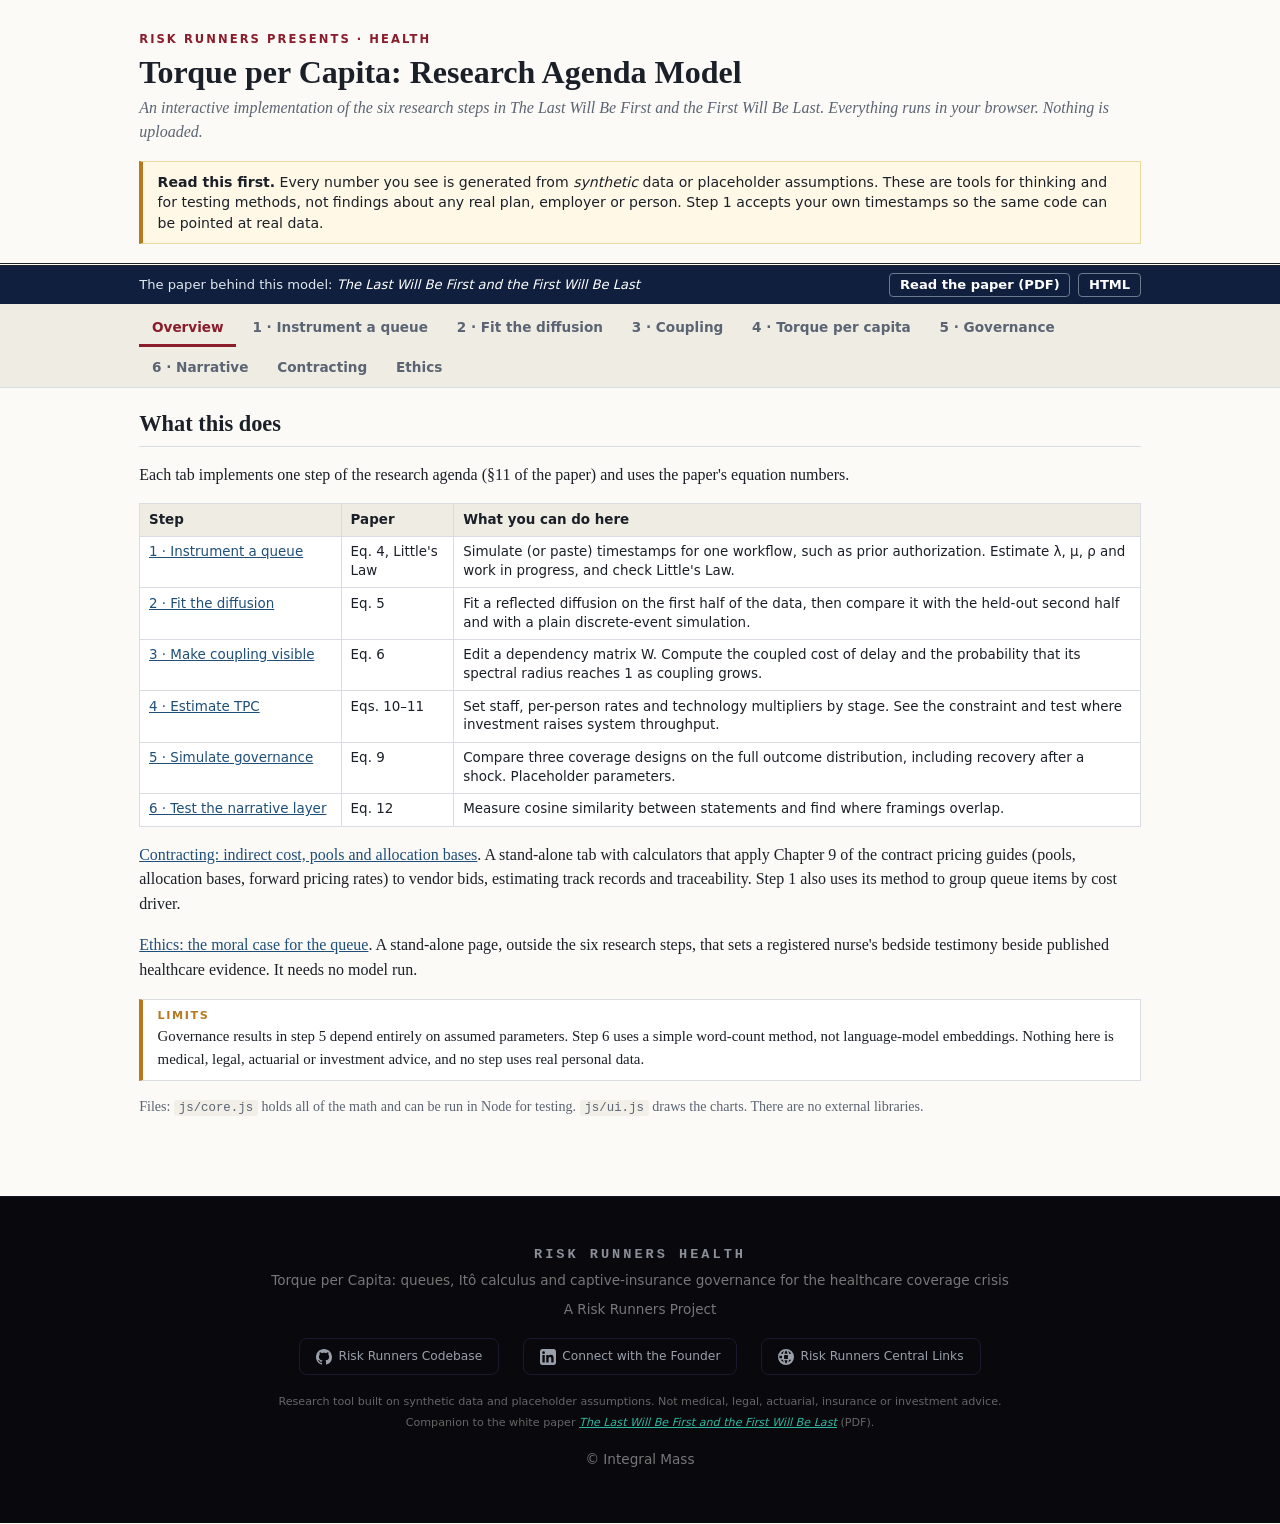
==== commit 1ecc0774: "Add Contracting tab (indirect cost pools and bases) and pool-based wait tails in step 1" ====
--- a/index.html
+++ b/index.html
@@ -54,6 +54,7 @@
   <button data-tab="t4">4 · Torque per capita</button>
   <button data-tab="t5">5 · Governance</button>
   <button data-tab="t6">6 · Narrative</button>
+  <button data-tab="t8">Contracting</button>
   <button data-tab="t7">Ethics</button>
 </div></nav>
 </div>
@@ -73,6 +74,7 @@
     <tr><td><a href="#" data-go="t5">5 · Simulate governance</a></td><td>Eq. 9</td><td>Compare three coverage designs on the full outcome distribution, including recovery after a shock. Placeholder parameters.</td></tr>
     <tr><td><a href="#" data-go="t6">6 · Test the narrative layer</a></td><td>Eq. 12</td><td>Measure cosine similarity between statements and find where framings overlap.</td></tr>
   </table>
+  <p><a href="#" data-go="t8">Contracting: indirect cost, pools and allocation bases</a>. A stand-alone tab with calculators that apply Chapter 9 of the contract pricing guides (pools, allocation bases, forward pricing rates) to vendor bids, estimating track records and traceability. Step 1 also uses its method to group queue items by cost driver.</p>
   <p><a href="#" data-go="t7">Ethics: the moral case for the queue</a>. A stand-alone page, outside the six research steps, that sets a registered nurse's bedside testimony beside published healthcare evidence. It needs no model run.</p>
   <div class="callout warn"><b>Limits</b>Governance results in step 5 depend entirely on assumed parameters. Step 6 uses a simple word-count method, not language-model embeddings. Nothing here is medical, legal, actuarial or investment advice, and no step uses real personal data.</div>
   <p class="small">Files: <code>js/core.js</code> holds all of the math and can be run in Node for testing. <code>js/ui.js</code> draws the charts. There are no external libraries.</p>
@@ -91,10 +93,24 @@
     <label>Random seed<input id="seed" type="number" value="42" step="1"></label>
   </div>
   <details><summary>Use your own timestamps instead</summary>
-    <p class="small">One item per line: <code>arrival,start,end</code>, all in hours from the start of observation. Lines that are not numbers are ignored. When this box has at least 20 valid lines, it replaces the simulation. Set "People at the stage" above to match.</p>
+    <p class="small">One item per line: <code>arrival,start,end</code>, all in hours from the start of observation. Add an optional fourth column with a pool name (for example <code>0.12,0.12,0.61,language assistance</code>) to group items by cost driver below. Lines that are not numbers are ignored. When this box has at least 20 valid lines, it replaces the simulation. Set "People at the stage" above to match.</p>
     <textarea id="csv" rows="5" placeholder="0.12,0.12,0.61&#10;0.40,0.61,1.02"></textarea>
   </details>
   <div id="o1"></div>
+  <h3>Who waits: group by cost driver, not by demographic</h3>
+  <p>The overall figures hide who waits longest. Group items into <strong>pools</strong> by what they ask of the system (the cost driver), then report each pool's wait distribution. This follows the pool and allocation-base method in the <a href="#" data-go="t8">Contracting tab</a>: a shared cost is divided among pools by a measured base, so the grouping rests on a stated, auditable rule.</p>
+  <details open><summary>Pool settings</summary>
+    <div class="panel grid">
+      <label>Pool names (synthetic data only, comma separated)<input id="pools1" type="text" value="Standard, Needs language assistance, Long travel distance"></label>
+      <label>Share of items in each pool<input id="wts1" type="text" value="0.6, 0.25, 0.15"></label>
+      <label>Extra hold-up for the last pool (hours, synthetic only)<input id="fr1" type="number" value="1.5" step="0.5" min="0"></label>
+      <label>Cost of one hour of waiting ($, all items)<input id="dc1" type="number" value="120" step="10" min="0"></label>
+      <label>Allocation base for the delay-cost pool
+        <select id="base1"><option value="wait">Wait-hours (who actually waited)</option><option value="service">Service-hours (who used capacity)</option><option value="items">Items (equal per item)</option></select></label>
+    </div>
+    <p class="small">With your own timestamps, the pool names come from the fourth column and the settings above for names, shares and hold-up are ignored. With synthetic data, the last pool is given an extra hold-up so you can see the tail report catch it. Real pools should be defined by drivers known at intake (channel, language assistance needed, travel distance band, case complexity, referral source), and chosen before looking at results.</p>
+  </details>
+  <div id="o1b"></div>
 </section>
 
 <!-- 2 -->
@@ -169,6 +185,118 @@
   <div id="o6"></div>
 </section>
 
+<!-- CONTRACTING -->
+<section id="t8" class="tab">
+  <h2>Contracting: forecast the indirect cost, then stay accountable to it</h2>
+  <p>Healthcare buyers (employers, plans, hospitals) contract for services that carry shared costs: intake, prior authorization, claims, call centers. Whoever prices that work has to predict an indirect cost, and the buyer has to judge whether the prediction is believable. This tab applies Chapter 9, <em>Analyzing Indirect Costs</em>, to that problem. The chapter appears to come from the AFIT and Federal Acquisition Institute <em>Contract Pricing Reference Guides</em> (Volume IV). FAR 15.404-1(a)(7) calls those guides informational, not directive. It is written from the Government analyst's side, and the method carries over to any buyer.</p>
+
+  <h3>The method in one line</h3>
+  <p><code>Indirect rate = indirect cost pool ÷ allocation base</code>. A <strong>pool</strong> is a logical group of costs that no single contract can carry alone. The <strong>base</strong> is a measure of direct effort (labor hours, labor dollars, machine hours, units) chosen because it tracks who benefits from, or consumes, the pool. A contract is charged <code>rate × its share of the base</code>.</p>
+  <table class="plain">
+    <tr><th>Chapter concept</th><th>What it means here</th></tr>
+    <tr><td>Primary and secondary pools</td><td>A vendor's overhead and G&amp;A pools. In step 1, the shared cost of delay. A secondary pool (a shared facility) is split into the primary pools first, such as 60/40 by floor space.</td></tr>
+    <tr><td>Allocation base</td><td>Direct labor dollars or hours for a vendor. Wait-hours, service-hours or items for a queue. The chapter's test: does the base represent each activity's consumption of the pooled cost?</td></tr>
+    <tr><td>Forward pricing rate</td><td>The rate used in the bid, often set years ahead. It is an estimate.</td></tr>
+    <tr><td>Billing rate, final rate</td><td>The rate used during performance, then the actual rate after the period closes. Each should be closer to the truth than the last.</td></tr>
+    <tr><td>Traceability</td><td>Every dollar in a pool, and every unit in a base, can be tied to a record. The chapter says supporting records must be "adequate to establish and maintain visibility of the indirect cost" and warns against the same cost charged both direct and indirect.</td></tr>
+  </table>
+
+  <div class="callout"><b>The author's position</b>Two points, offered as a proposed buying policy and not as something the chapter says. First, a contractor should keep full traceability of its transactions, so the client is not surprised when more allocation base is requested. Second, a contractor that consistently underbids and then asks for more should drop out of the procurement community. There is no glory in underestimates. The chapter supports the first point directly and supports the second only through its test of past estimating accuracy. It worries mostly about overstated rates, and it also warns that an overly cautious volume estimate produces "unreasonably high indirect cost rates". Accuracy, not a low number, is what earns trust.</div>
+
+  <h3>1 · Predict the rate from the volume forecast</h3>
+  <p>The chapter's four steps: estimate sales volume, estimate the base, estimate the pool, divide. Volume comes first because a pool is mostly fixed or semivariable cost. More volume spreads it thinner and lowers the rate. Less volume raises the rate. The chapter says to weight each source of expected work by its chance of becoming real: contracts in hand at 100%, and options, high-probability proposals and solicitations at lower probabilities.</p>
+  <div class="panel">
+    <label>Expected work, one source per line: <code>label, base dollars, probability of sale (0 to 1)</code>
+      <textarea id="vol8" rows="5">Contracts in hand, 6000000, 1.0
+Options likely to be exercised, 2000000, 0.6
+Proposals with high probability of success, 3000000, 0.5
+Solicitations in hand, 4000000, 0.25</textarea></label>
+    <div class="grid" style="margin-top:.6rem">
+      <label>Fixed part of the pool ($ per year)<input id="fix8" type="number" value="10000000" step="500000" min="0"></label>
+      <label>Variable part ($ per $1 of base)<input id="var8" type="number" value="2" step="0.1" min="0"></label>
+      <label>Actual base at year end ($)<input id="act8" type="number" value="7500000" step="250000" min="100000"></label>
+    </div>
+  </div>
+  <div id="o8a"></div>
+
+  <h3>2 · Check the estimating track record</h3>
+  <p>The chapter asks: "Have the offeror's estimates been accurate in the past?" It compares forward-pricing rates with the actual rates that followed and looks at both the size and the consistency of the miss. The defaults are the chapter's own manufacturing-overhead example.</p>
+  <div class="panel"><label>One period per line: <code>label, projected rate %, actual rate %</code>
+    <textarea id="hist8" rows="4">FY-3, 260.0, 254.8
+FY-2, 256.3, 251.8
+FY-1, 259.1, 254.8</textarea></label></div>
+  <div id="o8b"></div>
+
+  <h3>3 · Apply the rate to a contract</h3>
+  <p>The chapter's last step: multiply each rate by its own base only, then add G&amp;A on total input cost. Applying a rate to a cost that is not in its base is an error. The defaults reproduce the chapter's example and its total.</p>
+  <div class="panel">
+    <label>One cost element per line: <code>element, direct dollars, overhead rate %</code>
+      <textarea id="apply8" rows="4">Material, 200000, 9.6
+Engineering direct labor, 5000, 64.7
+Manufacturing direct labor, 75000, 250.8</textarea></label>
+    <div class="grid" style="margin-top:.6rem"><label>G&amp;A rate on total input cost (%)<input id="ga8" type="number" value="19" step="0.5" min="0"></label></div>
+  </div>
+  <div id="o8c"></div>
+
+  <h3>4 · Screen contractors on their record</h3>
+  <p>Given several contracts per contractor, compare the final price with the award price. FAR 15.404-1(c)(2)(iii)(A) lets the buyer compare proposed costs with the offeror's actual earlier costs. A record of growth after award is a signal that earlier bids were underestimates. The data below is invented.</p>
+  <div class="panel">
+    <label>One contract per line: <code>contractor, contract, awarded $, final $</code>
+      <textarea id="trk8" rows="8">Alpha Health Admin, C-101, 400000, 520000
+Alpha Health Admin, C-102, 250000, 310000
+Alpha Health Admin, C-103, 600000, 790000
+Alpha Health Admin, C-104, 300000, 330000
+Alpha Health Admin, C-105, 500000, 680000
+Bravo Claims Co, C-201, 450000, 462000
+Bravo Claims Co, C-202, 300000, 296000
+Bravo Claims Co, C-203, 520000, 545000
+Bravo Claims Co, C-204, 380000, 375000
+Cedar Review, C-301, 700000, 610000
+Cedar Review, C-302, 500000, 430000
+Cedar Review, C-303, 650000, 560000
+Delta Intake, C-401, 300000, 390000
+Delta Intake, C-402, 280000, 300000</textarea></label>
+    <div class="grid" style="margin-top:.6rem">
+      <label>Tolerance (± % of award)<input id="tol8" type="number" value="5" step="1" min="0"></label>
+      <label>Minimum contracts for a flag<input id="minn8" type="number" value="3" step="1" min="1"></label>
+      <label>Share of contracts outside tolerance<input id="mins8" type="number" value="60" step="5" min="1" max="100"></label>
+    </div>
+  </div>
+  <div id="o8d"></div>
+
+  <h3>5 · Test traceability</h3>
+  <p>Each charge needs a record, a type (direct or indirect) and, if indirect, the pool it belongs to. The chapter's allowability table says a cost that should have been direct must come out of the pool, and a cost that appears twice must be counted once. The data below is invented and contains deliberate flaws.</p>
+  <div class="panel"><label>One transaction per line: <code>reference, direct or indirect, pool, amount</code>
+    <textarea id="led8" rows="9">T-001, direct, , 48000
+T-002, indirect, Administrative overhead, 12000
+T-003, indirect, , 7500
+T-004, direct, , 30000
+T-004, indirect, Facilities, 30000
+T-005, indirect, Facilities, 9000
+T-006, indirect, Administrative overhead, 15500
+T-007, direct, , 41000</textarea></label></div>
+  <div id="o8e"></div>
+
+  <h3>Where this connects to the law</h3>
+  <ul class="small">
+    <li><strong>Buy-in.</strong> FAR 3.501-1 defines buying-in as submitting an offer below anticipated costs, expecting to increase the contract amount after award or to recover losses through follow-on contracts at artificially high prices. This is the behavior the author's second point targets.</li>
+    <li><strong>Cost realism.</strong> FAR 15.404-1(d) requires cost realism analysis on cost-reimbursement contracts to find the probable cost. It also permits it on some fixed-price contracts when past experience shows proposed costs led to quality or service shortfalls.</li>
+    <li><strong>Past performance and responsibility.</strong> FAR 15.305(a)(2) makes past performance one indicator of ability to perform. FAR 9.104-1(c) requires a satisfactory performance record for a contractor to be found responsible. Excluding a contractor is a formal process, and the screen in section 4 would only be an input to it.</li>
+    <li><strong>Fixed-price risk.</strong> The chapter shows that if the base falls short of the forecast, indirect costs are under-applied. On a firm fixed-price contract that loss comes out of the contractor's profit. On a cost-reimbursement contract the buyer faces unexpected rate changes, especially when a small firm loses a contract.</li>
+  </ul>
+
+  <h3>Why this matters in healthcare</h3>
+  <p>An underestimated bid for a prior-authorization or claims vendor does not stay a financial problem. When the real cost arrives, the usual responses are cuts to staffing or hours, and those lengthen the queue that people are already standing in. The <a href="#" data-go="t7">Ethics tab</a> argues that knowing creates a duty. A buyer that holds a vendor's traceable record and its estimating history knows which bids are likely to fail, and owes the people in the queue a response before the failure shows up as longer waits.</p>
+
+  <h3>Limits</h3>
+  <ul class="small">
+    <li>The chapter is a federal contracting reference. Health plans and employers are not bound by the FAR, and state and commercial rules differ. Nothing here is legal or procurement advice.</li>
+    <li>The cost structure in section 1 is a straight line (fixed plus variable). Real pools have steps and lags.</li>
+    <li>The contractor screen uses simple thresholds. Growth after award can reflect legitimate scope changes. Review the reason for each change before treating a flag as a finding.</li>
+    <li>Contractor names and figures in sections 4 and 5 are invented. The section 2 and section 3 defaults come from the chapter.</li>
+    <li>The chapter's unallowable-cost rules, constant-year dollar adjustment and pool-to-base regression are not implemented here.</li>
+  </ul>
+</section>
 <!-- ETHICS (stand-alone; no model code) -->
 <section id="t7" class="tab">
   <h2>Ethics: the moral case for the queue</h2>
@@ -213,7 +341,7 @@
     <p>Report waits for the least-served group, not only the mean.</p>
     <p><span class="tag voice">Practitioner</span> At a tribal health clinic, the longest waits came from distance, language and earned distrust. An average hides all three.</p>
     <p><span class="tag evid">Evidence</span> The Institute of Medicine named equity as one of six aims of quality care (2001) and documented unequal treatment by race and ethnicity (2003). Hoffman et al. (2016) found that many white medical students and residents held false beliefs about biological differences between Black and white patients, and that holding them predicted lower pain ratings for Black patients. Disparities of this kind show up in group-level results, not in the overall mean.</p>
-    <p class="small"><b>Gap in the model:</b> tabs 1 and 2 report overall λ, μ, ρ and queue length. They do not break results out by group. A per-group wait distribution (median and 90th percentile) is the most direct way to put this principle into the tool.</p>
+    <p class="small"><b>In the model:</b> step 1 now reports each pool's median and 90th-percentile wait. Pools are cost drivers (language assistance needed, travel distance, case complexity) and not demographic groups, and a shared delay cost is allocated across them by a stated base, using the method in the <a href="#" data-go="t8">Contracting tab</a>. Step 2 still fits the queue as a whole. Because a driver can track a demographic group, a pool's tail is a prompt to investigate and does not show who is affected.</p>
   </div>
 
   <div class="principle">
